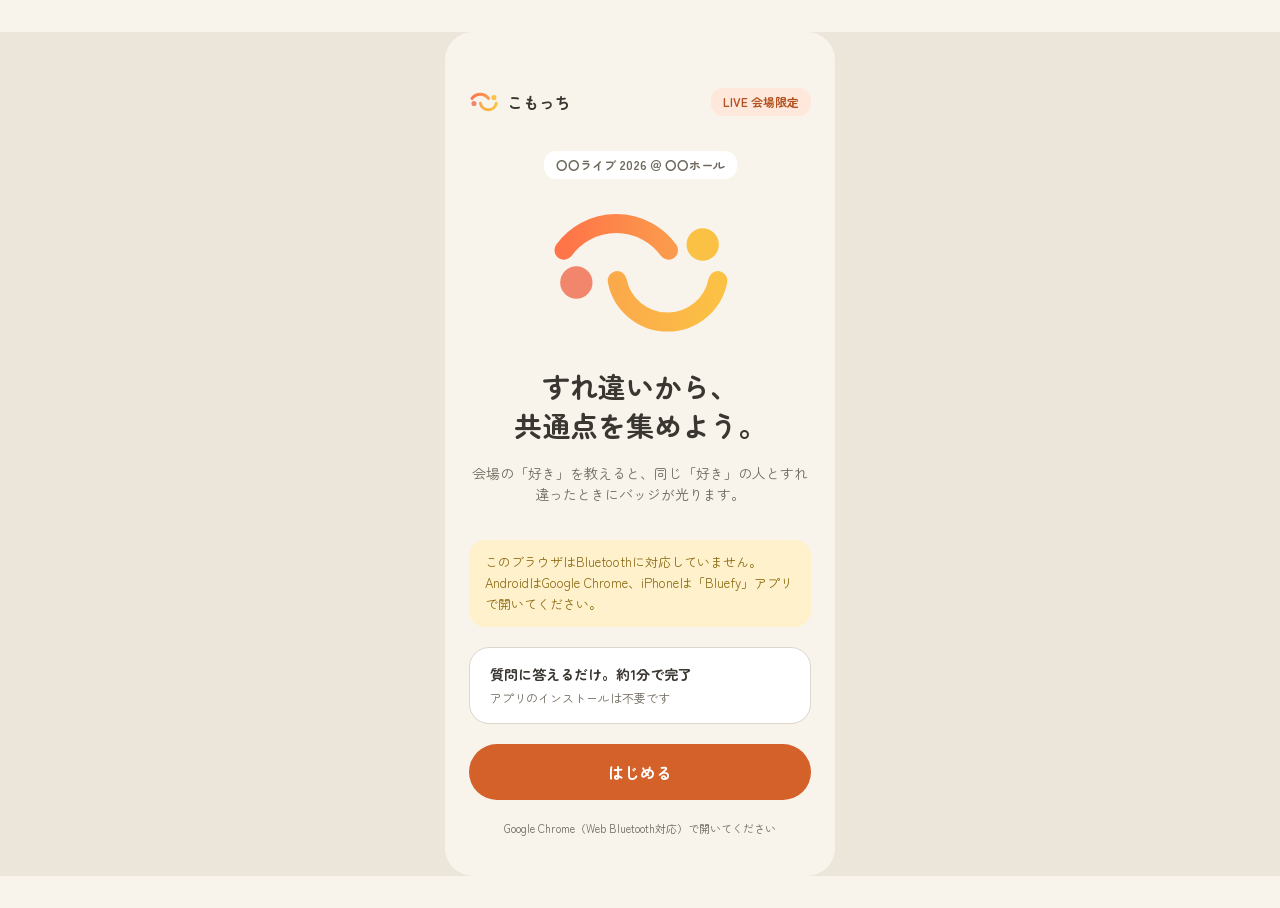
==== index.html @ a8b564cb "Add files via upload" ====
<!doctype html>
<html lang="ja">
<head>
<meta charset="utf-8">
<meta name="viewport" content="width=device-width, initial-scale=1, viewport-fit=cover">
<meta name="theme-color" content="#f8f4ec">
<title>こもっち</title>
<link rel="manifest" href="manifest.json">
<link rel="icon" href="icon.svg" type="image/svg+xml">
<link rel="preconnect" href="https://fonts.googleapis.com">
<link rel="preconnect" href="https://fonts.gstatic.com" crossorigin>
<link href="https://fonts.googleapis.com/css2?family=Zen+Maru+Gothic:wght@400;700&display=swap" rel="stylesheet">
<link rel="stylesheet" href="theme.css">
<style>
  /* 画面: Figmaの 390×844 フレーム（上56 / 左右24 / 下40、要素間20） */
  .screen {
    min-height: 100dvh; max-width: 430px; margin: 0 auto;
    display: flex; flex-direction: column; gap: 20px;
    padding: max(56px, env(safe-area-inset-top)) 24px max(40px, env(safe-area-inset-bottom));
  }
  @media (min-width: 600px) {
    body { background: #ece6da; }
    .screen { min-height: 844px; max-width: 390px; margin: 32px auto; border-radius: 28px; background: var(--bg); }
  }
  .spacer { flex: 1 0 0; }
  .header { display: flex; align-items: center; justify-content: space-between; }
  .tag.white { background: var(--surface); color: var(--sub); align-self: center; }
  .tag.warn { background: var(--warn-bg); color: var(--warn-text); }

  .progress { display: flex; gap: 6px; }
  .progress span { flex: 1; height: 6px; border-radius: 3px; background: var(--track); }
  .progress span.on { background: var(--accent-grad); }

  .qtag { display: flex; align-items: center; justify-content: space-between; }
  .qnum { font-weight: 700; font-size: 13px; line-height: 1.5; color: var(--sub); }

  h1 { font-weight: 700; font-size: 26px; line-height: 1.4; }
  h1.s24 { font-size: 24px; }
  h1.s28 { font-size: 28px; text-align: center; }
  .lead { font-size: 14px; line-height: 1.5; color: var(--sub); }
  .lead.center { text-align: center; }
  .note { font-size: 12px; line-height: 1.5; color: var(--sub); }
  .note.right { text-align: right; }
  .note.center { text-align: center; }
  .fine { font-size: 11px; line-height: 1.5; color: var(--sub); text-align: center; }
  .label { font-weight: 700; font-size: 13px; line-height: 1.5; color: var(--sub); }

  .hero { flex: 1 0 0; display: flex; flex-direction: column; align-items: center; justify-content: center; gap: 18px; }
  .hero-logo { width: 190px; height: 152px; }
  .hero-badge { width: 176px; height: 176px; overflow: visible; }

  .info { display: flex; flex-direction: column; gap: 4px; }
  .info strong { font-size: 14px; line-height: 1.5; }
  .summary { display: flex; flex-direction: column; gap: 10px; }
  .summary .row { display: flex; justify-content: space-between; align-items: center; gap: 12px; }
  .summary .k { font-size: 13px; color: var(--sub); line-height: 1.5; }
  .summary .v { font-size: 14px; font-weight: 700; line-height: 1.5; text-align: right; }

  .input {
    display: block; width: 100%; background: var(--surface);
    border: 2px solid var(--border); border-radius: 16px; padding: 16px;
    font-weight: 700; font-size: 18px; line-height: 1.5; outline: none; caret-color: var(--primary);
  }
  .input:focus { border-color: var(--primary); }

  .chips { display: flex; flex-wrap: wrap; gap: 10px; }
  .chip {
    background: var(--surface); border: 1px solid var(--border); border-radius: 20px;
    padding: 10px 16px; font-size: 14px; line-height: 1.5; cursor: pointer; white-space: nowrap;
  }
  .chip.on { background: var(--primary); border-color: var(--primary); color: #fff; font-weight: 700; }
  .chip:disabled:not(.on) { opacity: .45; cursor: default; }

  .options { display: flex; flex-direction: column; gap: 12px; }
  .option {
    display: flex; align-items: center; gap: 12px; width: 100%; text-align: left;
    background: var(--surface); border: 1px solid var(--border); border-radius: 16px;
    padding: 14px 16px; font-size: 15px; line-height: 1.5; cursor: pointer;
  }
  .option .radio { flex: none; width: 22px; height: 22px; border-radius: 11px; border: 2px solid var(--radio); background: var(--surface); position: relative; }
  .option.on { background: var(--primary-tint); border: 2px solid var(--primary); padding: 13px 15px; font-weight: 700; }
  .option.on .radio { border: 0; background: var(--primary); }
  .option.on .radio::after { content: ""; position: absolute; inset: 7px; border-radius: 50%; background: #fff; }

  .visual { flex: 1 0 0; display: flex; align-items: center; justify-content: center; min-height: 240px; }
  .bt { width: 260px; height: 260px; max-width: 100%; position: relative; }
  .bt .rings { position: absolute; inset: 0; }
  .bt .ring { transform-origin: 130px 130px; }
  .bt .dev { position: absolute; left: 60px; top: 60px; width: 140px; height: 140px; }
  .busy .bt .ring { animation: pulse 1.6s ease-out infinite; }
  .busy .bt .ring.r2 { animation-delay: .5s; }
  @keyframes pulse { 0% { transform: scale(.85); opacity: 1; } 100% { transform: scale(1.06); opacity: .25; } }

  .steps { display: flex; flex-direction: column; gap: 12px; }
  .step { display: flex; align-items: center; gap: 12px; font-size: 14px; line-height: 1.5; }
  .step .n {
    flex: none; width: 24px; height: 24px; border-radius: 12px; background: var(--primary-soft); color: var(--primary-text);
    display: flex; align-items: center; justify-content: center; font-weight: 700; font-size: 12px;
  }
  .status { font-size: 13px; line-height: 1.5; text-align: center; color: var(--sub); min-height: 20px; }
  .status.err { color: var(--error); font-weight: 700; }
  @media (prefers-reduced-motion: reduce) { .busy .bt .ring { animation: none; } }
</style>
</head>
<body>
<main id="app" class="screen" aria-live="polite"></main>

<script src="komocchi.js"></script>
<script>
const app = document.getElementById('app');
const STORE = 'komocchi.v1';
const esc = K.esc;

let data = null, slots = [], configError = '';
let state = { nick: '', answers: {}, ver: 0 };
let screen = 'welcome';

function load() { try { const s = JSON.parse(localStorage.getItem(STORE)); if (s) state = s; } catch (e) {} }
function save() { try { localStorage.setItem(STORE, JSON.stringify(state)); } catch (e) {} }

// ---------- 共通パーツ ----------
const header = () => `<div class="header"><p class="brand">${K.logoSVG()}${esc(data.brand)}</p><span class="tag">LIVE 会場限定</span></div>`;
function progress(step) {
  const total = data.questions.length + 1;
  return `<div class="progress" aria-label="${step} / ${total}">${Array.from({ length: total }, (_, i) => `<span class="${i < step ? 'on' : ''}"></span>`).join('')}</div>`;
}
function go(next) { screen = next; render(); window.scrollTo(0, 0); }
function setStatus(text, err) {
  const el = document.getElementById('status');
  if (el) { el.textContent = text; el.className = 'status' + (err ? ' err' : ''); }
}
const isAnswered = q => { const a = state.answers[q.id]; return Array.isArray(a) ? a.length > 0 : typeof a === 'number'; };

// ---------- 画面 ----------
const screens = {
  welcome() {
    let alert = '';
    if (configError) alert = `<div class="alert err">設定エラー: ${esc(configError)}</div>`;
    else if (!K.hasBluetooth()) alert = `<div class="alert">このブラウザはBluetoothに対応していません。AndroidはGoogle Chrome、iPhoneは「Bluefy」アプリで開いてください。</div>`;
    return `${header()}
      <div class="hero">
        <span class="tag white">${esc(data.event)}</span>
        ${K.logoSVG('hero-logo', data.brand)}
        <h1 class="s28">すれ違いから、<br>共通点を集めよう。</h1>
        <p class="lead center">会場の「好き」を教えると、同じ「好き」の人とすれ違ったときにバッジが光ります。</p>
      </div>
      ${alert}
      <div class="card info"><strong>質問に答えるだけ。約1分で完了</strong><p class="note">アプリのインストールは不要です</p></div>
      <button class="btn" data-act="start" ${configError ? 'disabled' : ''}>はじめる</button>
      <p class="fine">Google Chrome（Web Bluetooth対応）で開いてください</p>`;
  },

  nick() {
    return `${header()}${progress(1)}
      <span class="tag warn">はじめての方だけ</span>
      <h1 class="s24">はじめまして！<br>ニックネームを教えてください</h1>
      <p class="lead">本名や連絡先は不要です。あとから変更もできます。</p>
      <label class="label" for="nick">ニックネーム</label>
      <input id="nick" class="input" maxlength="10" autocomplete="off" enterkeyhint="next" value="${esc(state.nick)}" placeholder="例：ミナト">
      <p class="note right"><span id="count">${[...state.nick].length}</span> / 10文字</p>
      <div class="spacer"></div>
      <p class="status" id="status"></p>
      <button class="btn" data-act="nickNext" ${state.nick.trim() ? '' : 'disabled'}>次へ</button>
      <button class="link" data-act="restore">登録済みの方はこちら</button>`;
  },

  q(idx) {
    const q = data.questions[idx];
    const ans = state.answers[q.id];
    const n = data.questions.length;
    let body, foot = '';
    if (q.type === 'multi') {
      const sel = Array.isArray(ans) ? ans : [];
      const max = q.max || q.choices.length;
      body = `<div class="chips" role="group">${q.choices.map((c, i) => {
        const on = sel.includes(i);
        return `<button class="chip ${on ? 'on' : ''}" data-act="pick" data-i="${i}" aria-pressed="${on}" ${!on && sel.length >= max ? 'disabled' : ''}>${esc(c.label)}</button>`;
      }).join('')}</div>`;
      foot = `<p class="note right">${sel.length} / ${max} 選択中</p>`;
    } else {
      body = `<div class="options" role="radiogroup">${q.choices.map((c, i) => {
        const on = ans === i;
        return `<button class="option ${on ? 'on' : ''}" role="radio" aria-checked="${on}" data-act="pick" data-i="${i}"><span class="radio"></span>${esc(c.label)}</button>`;
      }).join('')}</div>`;
    }
    return `${header()}${progress(idx + 2)}
      <div class="qtag"><span class="tag">会場限定の質問</span><span class="qnum">Q${idx + 1} / ${n}</span></div>
      <h1>${q.title.map(esc).join('<br>')}</h1>
      <p class="lead">${esc(q.hint)}</p>
      ${body}${foot}
      <div class="spacer"></div>
      <button class="btn" data-act="next" ${isAnswered(q) ? '' : 'disabled'}>次へ</button>
      <button class="link" data-act="skip">スキップ</button>`;
  },

  connect() {
    return `${header()}
      <h1 class="s24">バッジに送信しましょう</h1>
      <p class="lead">バッジの電源を入れて、スマホの近くに置いてください。</p>
      <div class="visual"><div class="bt">
        <svg class="rings" viewBox="0 0 260 260" aria-hidden="true">
          <circle class="ring r1" cx="130" cy="130" r="128" fill="none" stroke="#ecd9c8" stroke-width="2"/>
          <circle class="ring r2" cx="130" cy="130" r="101" fill="none" stroke="#f5b48c" stroke-width="2"/>
        </svg>
        ${K.badgeSVG(data.ring, null, 'dev')}
      </div></div>
      <div class="card steps">
        <div class="step"><span class="n">1</span>バッジの電源を入れる</div>
        <div class="step"><span class="n">2</span>下のボタンを押す</div>
        <div class="step"><span class="n">3</span>表示されたダイアログで「${esc(data.device.label)}」を選ぶ</div>
      </div>
      <p class="status" id="status"></p>
      <button class="btn" data-act="send" ${K.hasBluetooth() ? '' : 'disabled'}>バッジとペアリング</button>
      <button class="link" data-act="back">回答を見直す</button>`;
  },

  done() {
    const multi = data.questions.find(q => q.type === 'multi' && q.summary);
    const answered = data.questions.filter(isAnswered).length;
    const total = data.questions.length;
    const rows = [['ニックネーム', state.nick || '—']];
    if (multi) rows.push([multi.summary.label, `${(state.answers[multi.id] || []).length}${multi.summary.unit || ''}`]);
    rows.push(['回答', answered === total ? `${total}問すべて完了` : `${answered} / ${total}問`]);
    return `${header()}
      <div class="hero">
        ${K.badgeSVG(data.ring, K.previewFills(data, slots, state.answers), 'hero-badge')}
        <h1 class="s28">送信完了！</h1>
        <p class="lead center">あとは会場を歩くだけ。<br>同じ「好き」の人とすれ違うと、バッジが光ります。</p>
      </div>
      <div class="card summary">${rows.map(([k, v]) => `<div class="row"><span class="k">${esc(k)}</span><span class="v">${esc(v)}</span></div>`).join('')}</div>
      <p class="note center">何が共通しているかは、話すまでのお楽しみ。</p>
      <button class="btn" data-act="close">閉じる</button>
      <button class="btn secondary" data-act="redo">回答をやり直す</button>`;
  },
};

function render() {
  app.classList.remove('busy');
  const m = /^q(\d+)$/.exec(screen);
  app.innerHTML = m ? screens.q(+m[1]) : screens[screen]();
  if (screen === 'nick') {
    const input = document.getElementById('nick');
    input.addEventListener('input', () => {
      state.nick = input.value.slice(0, 10);
      document.getElementById('count').textContent = [...state.nick].length;
      app.querySelector('[data-act="nickNext"]').disabled = !state.nick.trim();
      save();
    });
    input.addEventListener('keydown', e => { if (e.key === 'Enter' && state.nick.trim()) go('q0'); });
  }
}

// ---------- 操作 ----------
app.addEventListener('click', async e => {
  const t = e.target.closest('[data-act]');
  if (!t || t.disabled) return;
  const act = t.dataset.act;
  const m = /^q(\d+)$/.exec(screen);
  const idx = m ? +m[1] : -1;
  const q = idx >= 0 ? data.questions[idx] : null;

  if (act === 'start') go(state.nick.trim() ? 'q0' : 'nick');
  else if (act === 'nickNext') go('q0');
  else if (act === 'pick') {
    const i = +t.dataset.i;
    if (q.type === 'multi') {
      const sel = Array.isArray(state.answers[q.id]) ? state.answers[q.id] : [];
      state.answers[q.id] = sel.includes(i) ? sel.filter(x => x !== i) : [...sel, i].slice(0, q.max || 99);
    } else state.answers[q.id] = i;
    save(); render();
  }
  else if (act === 'next' || act === 'skip') {
    if (act === 'skip') { delete state.answers[q.id]; save(); }
    go(idx + 1 < data.questions.length ? 'q' + (idx + 1) : 'connect');
  }
  else if (act === 'back') go('q0');
  else if (act === 'send') {
    t.disabled = true; app.classList.add('busy'); setStatus('バッジを探しています…');
    let badge = null;
    try {
      badge = await K.connectBadge(data);
      setStatus('送信中…');
      const res = await badge.send(K.encodeConfig(data, slots, state.answers));
      if (res !== 'OK') throw new Error('badge:' + res);
      badge.disconnect();
      go('done');
    } catch (err) {
      console.error(err); badge && badge.disconnect();
      app.classList.remove('busy'); t.disabled = false; setStatus(K.bleError(err), true);
    }
  }
  else if (act === 'restore') {
    if (!K.hasBluetooth()) { setStatus('このブラウザはBluetoothに対応していません', true); return; }
    setStatus('バッジを選んでください…');
    let badge = null;
    try {
      badge = await K.connectBadge(data);
      const answers = K.decodeAnswers(data, slots, await badge.readAnswers());
      badge.disconnect();
      if (!answers) throw new Error('badge:read');
      state.answers = answers; save(); go('q0');
    } catch (err) { console.error(err); badge && badge.disconnect(); setStatus(K.bleError(err), true); }
  }
  else if (act === 'close') go('welcome');
  else if (act === 'redo') go('q0');
});

// ---------- 起動 ----------
async function init() {
  load();
  try {
    const res = await fetch('questions.json', { cache: 'no-cache' });
    data = K.normalize(await res.json());
  } catch (e) {
    app.innerHTML = `<div class="alert err">質問データを読み込めませんでした。通信できる場所で一度ページを開いてください。</div>`;
    return;
  }
  if (state.ver !== data.version) { state.answers = {}; state.ver = data.version; save(); }
  const built = K.buildSlots(data);
  slots = built.slots; configError = built.error;
  document.title = data.brand;
  render();
  if ('serviceWorker' in navigator) navigator.serviceWorker.register('sw.js').catch(() => {});
}
init();
</script>
</body>
</html>
---- theme.css ----
/* こもっち 共通の見た目（ロゴの暖色に統一） */
:root {
  --bg: #f8f4ec;
  --surface: #ffffff;
  --text: #3a3631;
  --sub: #6f685d;
  --primary: #d4602a;        /* ボタン（白文字が読める濃さのオレンジ） */
  --primary-text: #b4501f;   /* 文字リンク・タグ文字 */
  --primary-soft: #fde8db;   /* タグ背景 */
  --primary-tint: #fff3ea;   /* 選択中の選択肢 */
  --accent-grad: linear-gradient(90deg, #ff7448, #fbc145);
  --border: #ddd6ca;
  --track: #e8e1d4;
  --radio: #c9c1b3;
  --warn-bg: #fff1cc;
  --warn-text: #8a6a12;
  --error: #c2412d;
}
* { box-sizing: border-box; margin: 0; padding: 0; }
html, body { background: var(--bg); color: var(--text); }
body {
  font-family: "Zen Maru Gothic", "Hiragino Maru Gothic ProN", "Hiragino Sans", sans-serif;
  -webkit-font-smoothing: antialiased;
  -webkit-tap-highlight-color: transparent;
}
button, input, select, textarea { font: inherit; color: inherit; }

.brand { display: flex; align-items: center; gap: 8px; font-weight: 700; font-size: 16px; line-height: 1.5; }
.brand svg { width: 30px; height: 24px; }

.tag {
  display: inline-flex; align-self: flex-start; align-items: center;
  padding: 5px 12px; border-radius: 12px;
  background: var(--primary-soft); color: var(--primary-text);
  font-weight: 700; font-size: 12px; line-height: 1.5; white-space: nowrap;
}

.btn {
  width: 100%; border: 0; border-radius: 28px; padding: 16px 24px;
  background: var(--primary); color: #fff; font-weight: 700; font-size: 16px; line-height: 1.5;
  cursor: pointer; transition: opacity .15s, transform .1s;
}
.btn:active { transform: scale(.98); }
.btn:disabled { opacity: .4; cursor: default; transform: none; }
.btn.secondary { background: var(--surface); color: var(--primary-text); border: 2px solid var(--primary); padding: 14px 24px; }
.link {
  background: none; border: 0; width: 100%; text-align: center; cursor: pointer;
  color: var(--primary-text); font-weight: 700; font-size: 13px; line-height: 1.5; padding: 4px 0;
}
.card { background: var(--surface); border: 1px solid var(--border); border-radius: 20px; padding: 16px 20px; }
.alert { background: var(--warn-bg); color: var(--warn-text); border-radius: 16px; padding: 12px 16px; font-size: 13px; line-height: 1.6; }
.alert.err { background: #fde8e4; color: var(--error); }
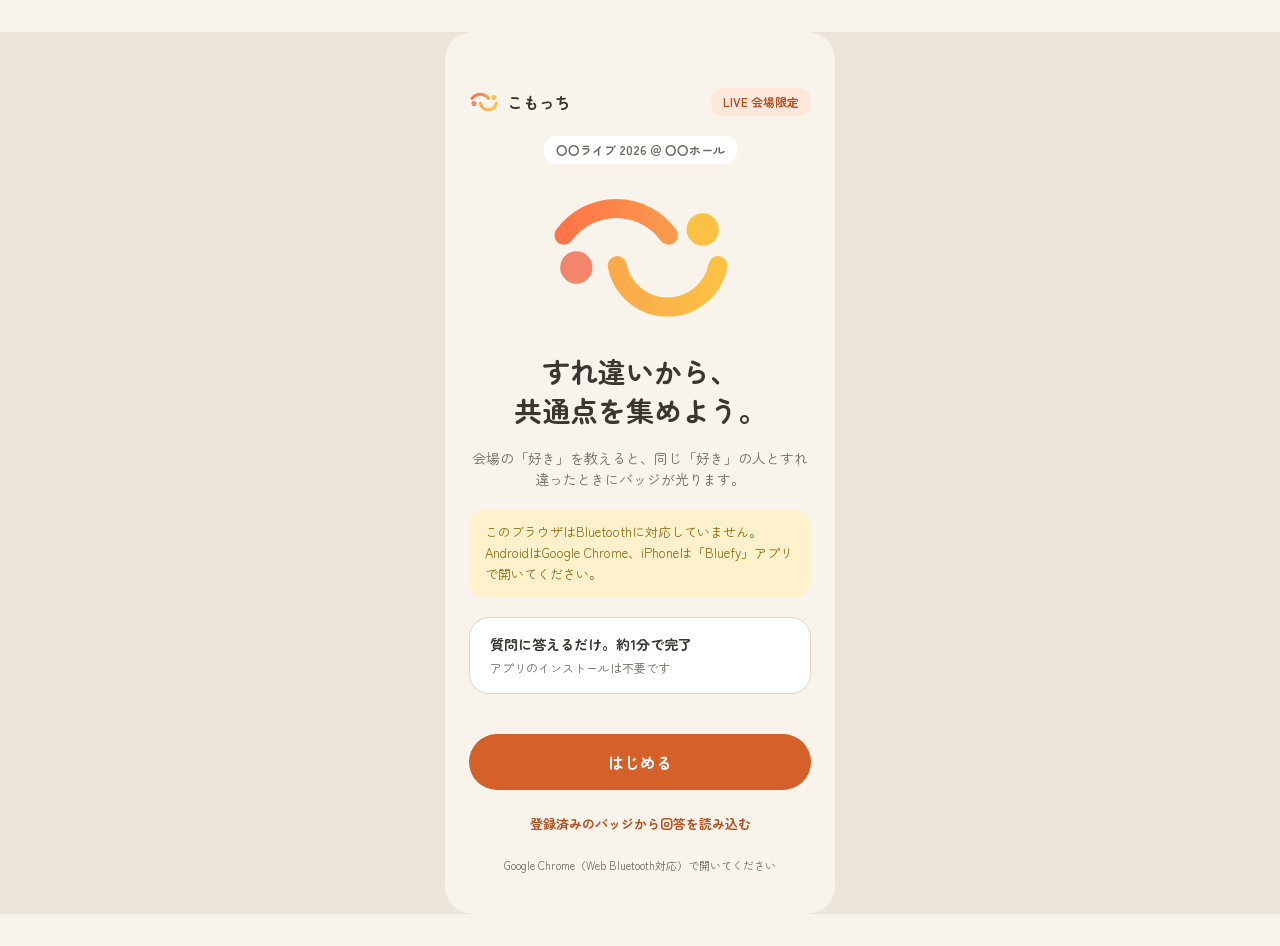
==== commit a7b7152c: "Add files via upload" ====
--- a/index.html
+++ b/index.html
@@ -121,7 +121,7 @@
 // ---------- 共通パーツ ----------
 const header = () => `<div class="header"><p class="brand">${K.logoSVG()}${esc(data.brand)}</p><span class="tag">LIVE 会場限定</span></div>`;
 function progress(step) {
-  const total = data.questions.length + 1;
+  const total = data.questions.length;
   return `<div class="progress" aria-label="${step} / ${total}">${Array.from({ length: total }, (_, i) => `<span class="${i < step ? 'on' : ''}"></span>`).join('')}</div>`;
 }
 function go(next) { screen = next; render(); window.scrollTo(0, 0); }
@@ -146,22 +146,10 @@
       </div>
       ${alert}
       <div class="card info"><strong>質問に答えるだけ。約1分で完了</strong><p class="note">アプリのインストールは不要です</p></div>
+      <p class="status" id="status" style="min-height:0"></p>
       <button class="btn" data-act="start" ${configError ? 'disabled' : ''}>はじめる</button>
+      <button class="link" data-act="restore" ${configError ? 'disabled' : ''}>登録済みのバッジから回答を読み込む</button>
       <p class="fine">Google Chrome（Web Bluetooth対応）で開いてください</p>`;
-  },
-
-  nick() {
-    return `${header()}${progress(1)}
-      <span class="tag warn">はじめての方だけ</span>
-      <h1 class="s24">はじめまして！<br>ニックネームを教えてください</h1>
-      <p class="lead">本名や連絡先は不要です。あとから変更もできます。</p>
-      <label class="label" for="nick">ニックネーム</label>
-      <input id="nick" class="input" maxlength="10" autocomplete="off" enterkeyhint="next" value="${esc(state.nick)}" placeholder="例：ミナト">
-      <p class="note right"><span id="count">${[...state.nick].length}</span> / 10文字</p>
-      <div class="spacer"></div>
-      <p class="status" id="status"></p>
-      <button class="btn" data-act="nickNext" ${state.nick.trim() ? '' : 'disabled'}>次へ</button>
-      <button class="link" data-act="restore">登録済みの方はこちら</button>`;
   },
 
   q(idx) {
@@ -183,7 +171,7 @@
         return `<button class="option ${on ? 'on' : ''}" role="radio" aria-checked="${on}" data-act="pick" data-i="${i}"><span class="radio"></span>${esc(c.label)}</button>`;
       }).join('')}</div>`;
     }
-    return `${header()}${progress(idx + 2)}
+    return `${header()}${progress(idx + 1)}
       <div class="qtag"><span class="tag">会場限定の質問</span><span class="qnum">Q${idx + 1} / ${n}</span></div>
       <h1>${q.title.map(esc).join('<br>')}</h1>
       <p class="lead">${esc(q.hint)}</p>
@@ -218,7 +206,7 @@
     const multi = data.questions.find(q => q.type === 'multi' && q.summary);
     const answered = data.questions.filter(isAnswered).length;
     const total = data.questions.length;
-    const rows = [['ニックネーム', state.nick || '—']];
+    const rows = [];
     if (multi) rows.push([multi.summary.label, `${(state.answers[multi.id] || []).length}${multi.summary.unit || ''}`]);
     rows.push(['回答', answered === total ? `${total}問すべて完了` : `${answered} / ${total}問`]);
     return `${header()}
@@ -238,16 +226,6 @@
   app.classList.remove('busy');
   const m = /^q(\d+)$/.exec(screen);
   app.innerHTML = m ? screens.q(+m[1]) : screens[screen]();
-  if (screen === 'nick') {
-    const input = document.getElementById('nick');
-    input.addEventListener('input', () => {
-      state.nick = input.value.slice(0, 10);
-      document.getElementById('count').textContent = [...state.nick].length;
-      app.querySelector('[data-act="nickNext"]').disabled = !state.nick.trim();
-      save();
-    });
-    input.addEventListener('keydown', e => { if (e.key === 'Enter' && state.nick.trim()) go('q0'); });
-  }
 }
 
 // ---------- 操作 ----------
@@ -259,8 +237,7 @@
   const idx = m ? +m[1] : -1;
   const q = idx >= 0 ? data.questions[idx] : null;
 
-  if (act === 'start') go(state.nick.trim() ? 'q0' : 'nick');
-  else if (act === 'nickNext') go('q0');
+  if (act === 'start') go('q0');
   else if (act === 'pick') {
     const i = +t.dataset.i;
     if (q.type === 'multi') {
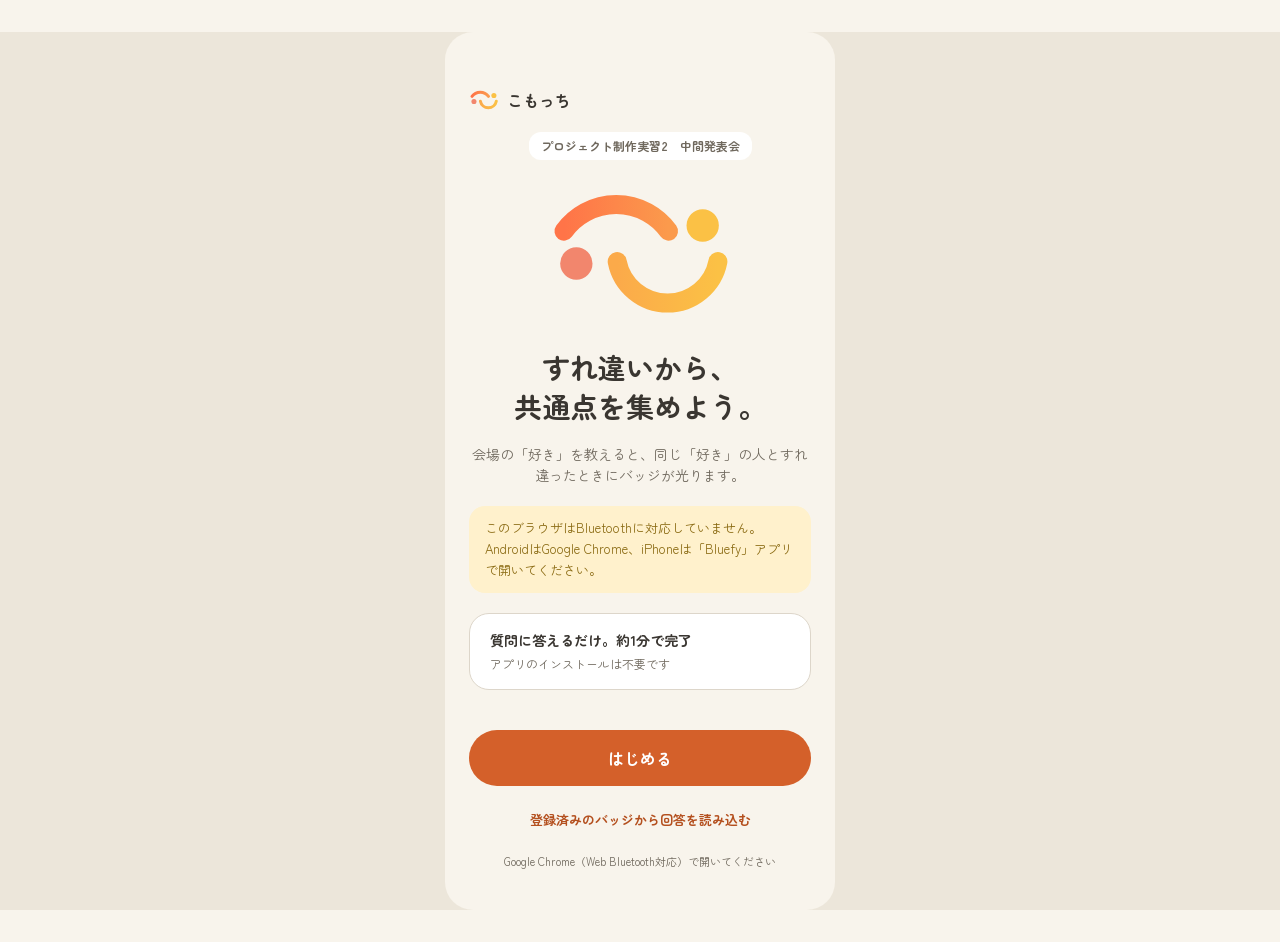
==== commit 6a7bf69a: "Add files via upload" ====
--- a/index.html
+++ b/index.html
@@ -119,7 +119,7 @@
 function save() { try { localStorage.setItem(STORE, JSON.stringify(state)); } catch (e) {} }
 
 // ---------- 共通パーツ ----------
-const header = () => `<div class="header"><p class="brand">${K.logoSVG()}${esc(data.brand)}</p><span class="tag">LIVE 会場限定</span></div>`;
+const header = () => `<div class="header"><p class="brand">${K.logoSVG()}${esc(data.brand)}</p></div>`;
 function progress(step) {
   const total = data.questions.length;
   return `<div class="progress" aria-label="${step} / ${total}">${Array.from({ length: total }, (_, i) => `<span class="${i < step ? 'on' : ''}"></span>`).join('')}</div>`;
@@ -172,7 +172,7 @@
       }).join('')}</div>`;
     }
     return `${header()}${progress(idx + 1)}
-      <div class="qtag"><span class="tag">会場限定の質問</span><span class="qnum">Q${idx + 1} / ${n}</span></div>
+      <div class="qtag"><span class="qnum">Q${idx + 1} / ${n}</span></div>
       <h1>${q.title.map(esc).join('<br>')}</h1>
       <p class="lead">${esc(q.hint)}</p>
       ${body}${foot}
